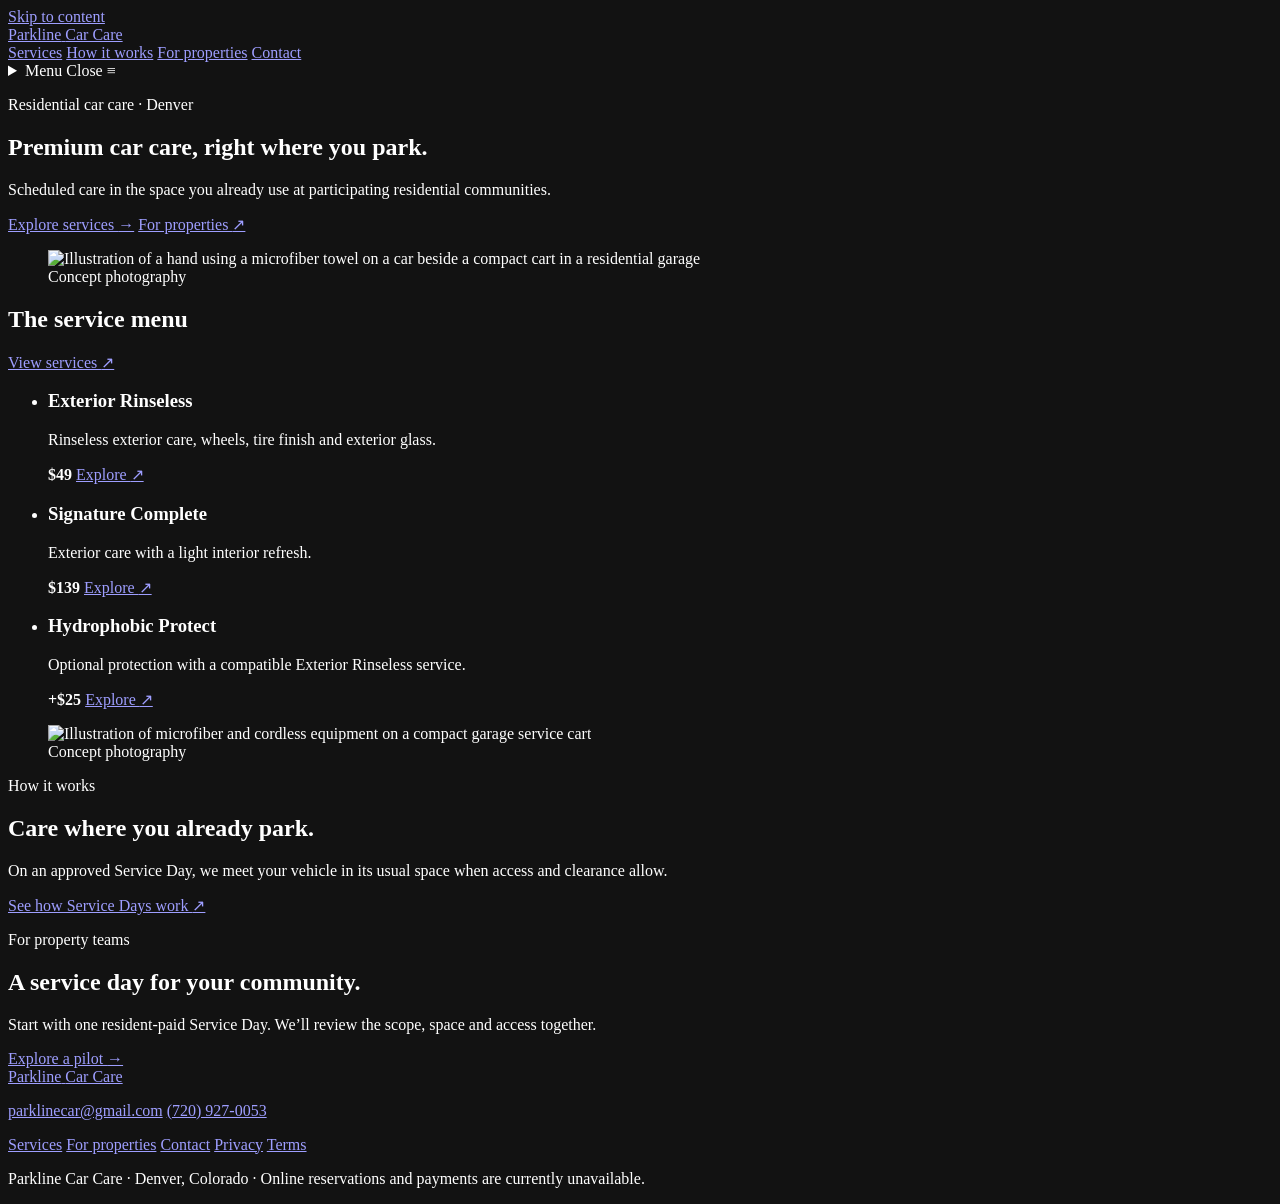
==== index.html @ d361144f "Add site files" ====
<!doctype html>
<html lang="en">
  <head>
    <meta charset="utf-8" />
    <meta name="viewport" content="width=device-width, initial-scale=1" />
    <meta name="color-scheme" content="dark" />
    <meta name="theme-color" content="#1a1a1a" />
    <meta name="robots" content="index, follow" />
    <meta
      name="description"
      content="Scheduled automotive care in the space residents already use at participating Denver communities."
    />
    <meta
      property="og:title"
      content="Premium car care, right where you park | Parkline Car Care"
    />
    <meta
      property="og:description"
      content="Scheduled automotive care in the space residents already use at participating Denver communities."
    />
    <meta property="og:type" content="website" />
    <title>Premium car care, right where you park | Parkline Car Care</title>
    <link rel="icon" type="image/png" href="assets/icon.png" />
    <link
      rel="preload"
      as="font"
      type="font/woff2"
      href="assets/instrument-serif.woff2"
      crossorigin
    />
    <link rel="stylesheet" href="assets/site.css" />
    <script src="assets/site.js" defer></script>
  </head>
  <body>
    <a class="skip" href="#main">Skip to content</a>
    <header class="site-header">
      <div class="container topline">
        <a class="wordmark" href="index.html">
          <span class="wordmark__name">Parkline</span>
          <span class="wordmark__type">Car Care</span>
        </a>
        <nav class="desktop-nav" aria-label="Main navigation">
          <a href="services/index.html">Services</a>
          <a href="how-it-works/index.html">How it works</a>
          <a href="properties/index.html">For properties</a>
          <a href="contact/index.html">Contact</a>
        </nav>
        <details class="mobile-menu">
          <summary>
            <span class="menu-open-label">Menu</span>
            <span class="menu-close-label">Close</span>
            <span class="menu-mark" aria-hidden="true">≡</span>
          </summary>
          <nav class="mobile-links" aria-label="Mobile navigation">
            <a href="services/index.html"
              >Services <span aria-hidden="true">↗</span></a
            >
            <a href="how-it-works/index.html"
              >How it works <span aria-hidden="true">↗</span></a
            >
            <a href="properties/index.html"
              >For properties <span aria-hidden="true">↗</span></a
            >
            <a href="contact/index.html"
              >Contact <span aria-hidden="true">↗</span></a
            >
          </nav>
        </details>
      </div>
    </header>
    <main id="main" tabindex="-1">
      <section class="container home-hero">
        <div class="hero-copy">
          <p class="eyebrow">Residential car care · Denver</p>
          <h1>
            <span>Premium car care,</span>
            <span>right where</span>
            <span>you park.</span>
          </h1>
          <p class="lede">
            Scheduled care in the space you already use at participating
            residential communities.
          </p>
          <div class="actions">
            <a class="button" href="services/index.html"
              >Explore services <span aria-hidden="true">→</span></a
            >
            <a class="inline-action" href="properties/index.html"
              >For properties <span aria-hidden="true">↗</span></a
            >
          </div>
        </div>
        <figure class="photo">
          <img
            src="assets/garage-care-1280.webp"
            srcset="
              assets/garage-care-640.webp   640w,
              assets/garage-care-1280.webp 1280w
            "
            sizes="(max-width: 688px) 95vw, (max-width: 1300px) 49vw, 640px"
            width="1280"
            height="853"
            fetchpriority="high"
            decoding="async"
            alt="Illustration of a hand using a microfiber towel on a car beside a compact cart in a residential garage"
          />
          <figcaption>Concept photography</figcaption>
        </figure>
      </section>
      <section class="container section--compact section--line">
        <div class="section-head">
          <div><h2>The service menu</h2></div>
          <a class="inline-action" href="services/index.html"
            >View services <span aria-hidden="true">↗</span></a
          >
        </div>
        <ul class="rows">
          <li class="service-row">
            <h3>Exterior Rinseless</h3>
            <p>
              Rinseless exterior care, wheels, tire finish and exterior glass.
            </p>
            <strong class="service-price">$49</strong>
            <a
              class="inline-action"
              href="services/exterior-rinseless/index.html"
              aria-label="Explore Exterior Rinseless"
              >Explore <span aria-hidden="true">↗</span></a
            >
          </li>
          <li class="service-row">
            <h3>Signature Complete</h3>
            <p>Exterior care with a light interior refresh.</p>
            <strong class="service-price">$139</strong>
            <a
              class="inline-action"
              href="services/signature-complete/index.html"
              aria-label="Explore Signature Complete"
              >Explore <span aria-hidden="true">↗</span></a
            >
          </li>
          <li class="service-row">
            <h3>Hydrophobic Protect</h3>
            <p>
              Optional protection with a compatible Exterior Rinseless service.
            </p>
            <strong class="service-price">+$25</strong>
            <a
              class="inline-action"
              href="services/hydrophobic-protect/index.html"
              aria-label="Explore Hydrophobic Protect"
              >Explore <span aria-hidden="true">↗</span></a
            >
          </li>
        </ul>
      </section>
      <section class="section section--deep">
        <div class="container feature">
          <figure class="photo">
            <img
              src="assets/care-cart-1280.webp"
              srcset="
                assets/care-cart-640.webp   640w,
                assets/care-cart-1280.webp 1280w
              "
              sizes="(max-width: 688px) 95vw, (max-width: 1300px) 49vw, 640px"
              width="1280"
              height="853"
              loading="lazy"
              decoding="async"
              alt="Illustration of microfiber and cordless equipment on a compact garage service cart"
            />
            <figcaption>Concept photography</figcaption>
          </figure>
          <div class="feature__copy">
            <p class="eyebrow">How it works</p>
            <h2>Care where you already park.</h2>
            <p class="lede">
              On an approved Service Day, we meet your vehicle in its usual
              space when access and clearance allow.
            </p>
            <a class="inline-action" href="how-it-works/index.html"
              >See how Service Days work <span aria-hidden="true">↗</span></a
            >
          </div>
        </div>
      </section>
      <section class="container section callout">
        <div>
          <p class="eyebrow">For property teams</p>
          <h2>A service day for your community.</h2>
        </div>
        <div class="callout__copy">
          <p class="lede">
            Start with one resident-paid Service Day. We’ll review the scope,
            space and access together.
          </p>
          <div class="actions">
            <a class="button" href="properties/index.html"
              >Explore a pilot <span aria-hidden="true">→</span></a
            >
          </div>
        </div>
      </section>
    </main>
    <footer class="site-footer">
      <div class="container footer-inner">
        <div>
          <a class="wordmark" href="index.html">
            <span class="wordmark__name">Parkline</span>
            <span class="wordmark__type">Car Care</span>
          </a>
          <p class="footer-contact">
            <a href="mailto:parklinecar@gmail.com">parklinecar@gmail.com</a>
            <a href="tel:+17209270053">(720) 927-0053</a>
          </p>
        </div>
        <nav class="footer-nav" aria-label="Footer navigation">
          <a href="services/index.html">Services</a>
          <a href="properties/index.html">For properties</a>
          <a href="contact/index.html">Contact</a>
          <a href="privacy/index.html">Privacy</a>
          <a href="terms/index.html">Terms</a>
        </nav>
        <p class="footer-note">
          Parkline Car Care · Denver, Colorado · Online reservations and
          payments are currently unavailable.
        </p>
      </div>
    </footer>
  </body>
</html>
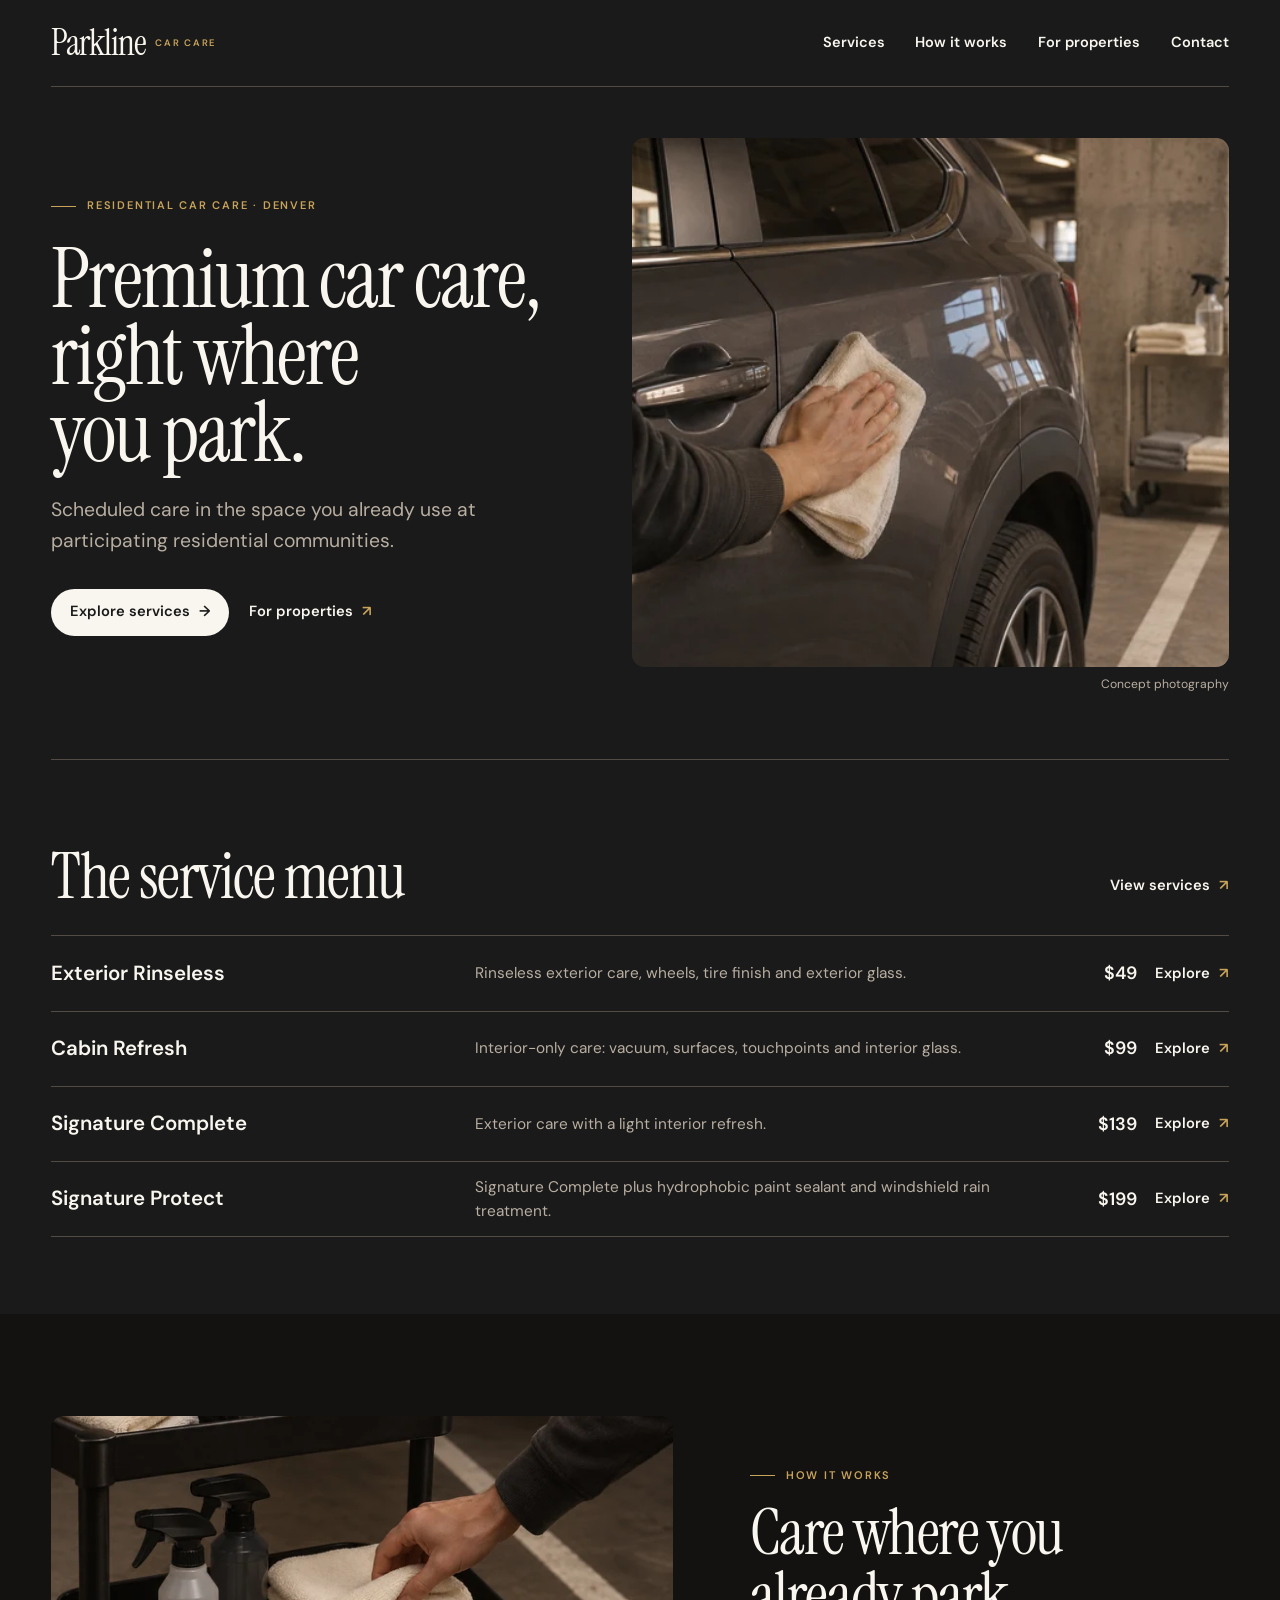
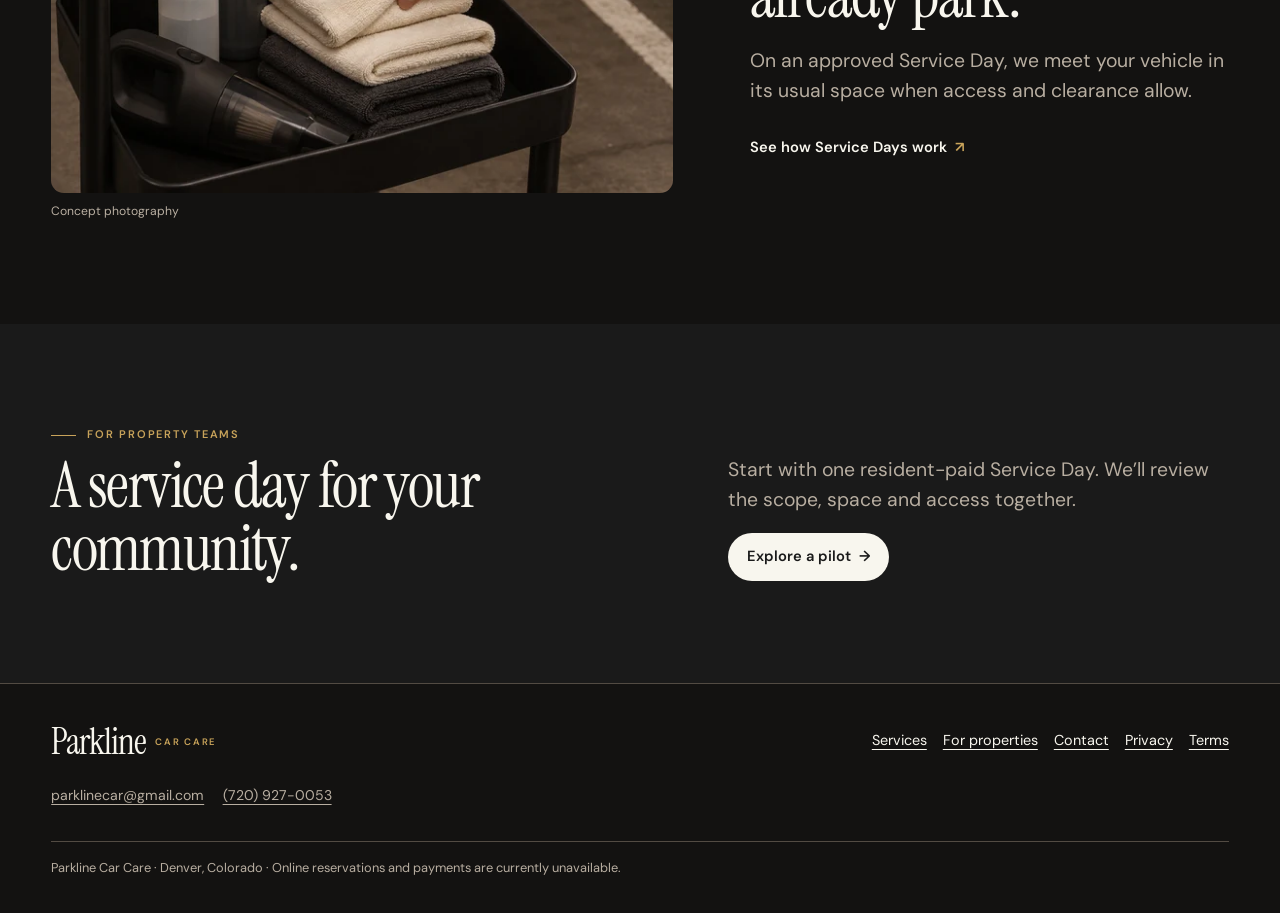
==== commit 6028fc83: "Update menu: new pricing lineup" ====
--- a/index.html
+++ b/index.html
@@ -129,6 +129,17 @@
             >
           </li>
           <li class="service-row">
+            <h3>Cabin Refresh</h3>
+            <p>Interior-only care: vacuum, surfaces, touchpoints and interior glass.</p>
+            <strong class="service-price">$99</strong>
+            <a
+              class="inline-action"
+              href="services/cabin-refresh/index.html"
+              aria-label="Explore Cabin Refresh"
+              >Explore <span aria-hidden="true">↗</span></a
+            >
+          </li>
+          <li class="service-row">
             <h3>Signature Complete</h3>
             <p>Exterior care with a light interior refresh.</p>
             <strong class="service-price">$139</strong>
@@ -140,15 +151,13 @@
             >
           </li>
           <li class="service-row">
-            <h3>Hydrophobic Protect</h3>
-            <p>
-              Optional protection with a compatible Exterior Rinseless service.
-            </p>
-            <strong class="service-price">+$25</strong>
-            <a
-              class="inline-action"
-              href="services/hydrophobic-protect/index.html"
-              aria-label="Explore Hydrophobic Protect"
+            <h3>Signature Protect</h3>
+            <p>Signature Complete plus hydrophobic paint sealant and windshield rain treatment.</p>
+            <strong class="service-price">$199</strong>
+            <a
+              class="inline-action"
+              href="services/signature-protect/index.html"
+              aria-label="Explore Signature Protect"
               >Explore <span aria-hidden="true">↗</span></a
             >
           </li>
--- a/assets/site.css
+++ b/assets/site.css
@@ -0,0 +1,842 @@
+@font-face {
+  font-family: "Instrument Serif";
+  src: url("instrument-serif.woff2") format("woff2");
+  font-weight: 400;
+  font-style: normal;
+  font-display: swap;
+}
+@font-face {
+  font-family: "DM Sans";
+  src: url("dm-sans.woff2") format("woff2");
+  font-weight: 400;
+  font-style: normal;
+  font-display: swap;
+}
+@font-face {
+  font-family: "DM Sans";
+  src: url("dm-sans-semibold.woff2") format("woff2");
+  font-weight: 600;
+  font-style: normal;
+  font-display: swap;
+}
+
+:root {
+  color-scheme: dark;
+  --graphite: #1a1a1a;
+  --deep: #131211;
+  --lift: #2b2926;
+  --ivory: #f8f6ee;
+  --gold: #c8a35a;
+  --taupe: #8a7f72;
+  --muted: #b8aea1;
+  --line: #524b43;
+  --serif: "Instrument Serif", Georgia, serif;
+  --sans: "DM Sans", sans-serif;
+  --gutter: clamp(1.25rem, 4vw, 3.75rem);
+  --shell: 81rem;
+  --section: clamp(4.5rem, 8vw, 8rem);
+}
+
+*,
+*::before,
+*::after {
+  box-sizing: border-box;
+}
+html {
+  background: var(--graphite);
+  scroll-padding-top: 1.5rem;
+}
+body {
+  margin: 0;
+  color: var(--ivory);
+  font: 1rem/1.6 var(--sans);
+  -webkit-font-smoothing: antialiased;
+}
+a {
+  color: inherit;
+  text-underline-offset: 0.28em;
+}
+a:hover {
+  text-decoration-color: var(--gold);
+}
+:focus-visible {
+  outline: 2px solid var(--gold);
+  outline-offset: 5px;
+}
+button,
+a,
+summary {
+  -webkit-tap-highlight-color: transparent;
+}
+figure,
+h1,
+h2,
+h3,
+p,
+ul,
+dl,
+dd {
+  margin: 0;
+}
+p {
+  max-width: 65ch;
+}
+h1,
+h2,
+h3 {
+  font-weight: 400;
+}
+h1,
+h2 {
+  font-family: var(--serif);
+  letter-spacing: -0.025em;
+}
+h1 {
+  font-size: clamp(3.4rem, 7vw, 7.55rem);
+  line-height: 0.91;
+}
+h2 {
+  font-size: clamp(2.6rem, 5vw, 5.3rem);
+  line-height: 0.98;
+}
+h3 {
+  line-height: 1.32;
+}
+img {
+  display: block;
+  width: 100%;
+  height: auto;
+}
+ul {
+  padding-inline-start: 1.2rem;
+}
+section[id] {
+  scroll-margin-top: 1.5rem;
+}
+
+.container {
+  width: min(calc(100% - 2 * var(--gutter)), var(--shell));
+  margin-inline: auto;
+}
+.skip {
+  position: fixed;
+  inset: 1rem auto auto var(--gutter);
+  z-index: 10;
+  transform: translateY(-200%);
+  background: var(--ivory);
+  color: var(--graphite);
+  padding: 0.65rem 1rem;
+  border-radius: 0.5rem;
+}
+.skip:focus {
+  transform: none;
+}
+.topline {
+  display: flex;
+  align-items: center;
+  justify-content: space-between;
+  gap: 1rem;
+  min-height: 5.45rem;
+  border-bottom: 1px solid var(--line);
+}
+.wordmark {
+  display: inline-flex;
+  align-items: center;
+  gap: 0.62rem;
+  min-height: 3rem;
+  width: max-content;
+  text-decoration: none;
+}
+.wordmark__name {
+  font: 2.25rem/0.9 var(--serif);
+  letter-spacing: -0.03em;
+}
+.wordmark__type {
+  color: var(--gold);
+  font-size: 0.59rem;
+  letter-spacing: 0.18em;
+  font-weight: 600;
+  text-transform: uppercase;
+  white-space: nowrap;
+}
+.desktop-nav {
+  display: flex;
+  align-items: center;
+  gap: clamp(0.9rem, 2.4vw, 2rem);
+  font-size: 0.91rem;
+  font-weight: 600;
+}
+.desktop-nav a {
+  min-height: 2.75rem;
+  display: inline-flex;
+  align-items: center;
+  text-decoration: none;
+  white-space: nowrap;
+}
+.desktop-nav a:hover,
+.desktop-nav a[aria-current="page"] {
+  text-decoration: underline;
+  text-decoration-color: var(--gold);
+}
+.mobile-menu {
+  display: none;
+}
+.mobile-menu summary {
+  min-height: 2.75rem;
+  list-style: none;
+  cursor: pointer;
+  align-items: center;
+  gap: 0.67rem;
+  font-size: 0.88rem;
+  font-weight: 600;
+}
+.mobile-menu summary::-webkit-details-marker {
+  display: none;
+}
+.menu-mark {
+  display: inline-block;
+  color: var(--gold);
+  font-size: 1.03rem;
+}
+.menu-close-label,
+.mobile-menu[open] .menu-open-label {
+  display: none;
+}
+.mobile-menu[open] .menu-close-label {
+  display: inline;
+}
+.mobile-links {
+  background: var(--deep);
+  border-block: 1px solid var(--line);
+  padding: 1.2rem var(--gutter) 1.55rem;
+}
+.mobile-links a {
+  display: flex;
+  align-items: center;
+  justify-content: space-between;
+  gap: 0.8rem;
+  min-height: 3.65rem;
+  border-bottom: 1px solid var(--line);
+  text-decoration: none;
+  font-size: 1.28rem;
+}
+.mobile-links a[aria-current="page"] {
+  color: var(--gold);
+}
+.mobile-links span {
+  color: var(--gold);
+  font-size: 0.9rem;
+}
+
+.eyebrow {
+  display: flex;
+  gap: 0.7rem;
+  align-items: center;
+  color: var(--gold);
+  font-size: 0.69rem;
+  font-weight: 600;
+  letter-spacing: 0.16em;
+  text-transform: uppercase;
+}
+.eyebrow::before {
+  content: "";
+  width: 1.55rem;
+  flex: 0 0 1.55rem;
+  height: 1px;
+  background: currentColor;
+}
+.lede {
+  color: var(--muted);
+  font-size: clamp(1.02rem, 1.6vw, 1.21rem);
+  line-height: 1.58;
+}
+.muted {
+  color: var(--muted);
+}
+.actions {
+  display: flex;
+  flex-wrap: wrap;
+  align-items: center;
+  gap: 0.45rem 1.3rem;
+}
+.button,
+.inline-action {
+  display: inline-flex;
+  align-items: center;
+  justify-content: center;
+  gap: 0.52rem;
+  width: max-content;
+  max-width: 100%;
+  min-height: 2.9rem;
+  font-size: 0.92rem;
+  font-weight: 600;
+  text-decoration: none;
+}
+.button {
+  padding: 0.68rem 1.13rem;
+  color: var(--graphite);
+  background: var(--ivory);
+  border: 1px solid transparent;
+  border-radius: 9rem;
+  transition:
+    background-color 0.16s,
+    color 0.16s,
+    border-color 0.16s;
+}
+.button:hover {
+  background: var(--gold);
+}
+.button--outline {
+  background: transparent;
+  border-color: var(--taupe);
+  color: var(--ivory);
+}
+.button--outline:hover {
+  background: var(--lift);
+  border-color: var(--gold);
+}
+.inline-action {
+  padding-block: 0.45rem;
+  text-decoration-color: var(--gold);
+}
+.inline-action span {
+  color: var(--gold);
+  transition: transform 0.16s;
+}
+.inline-action:hover {
+  text-decoration: underline;
+}
+.inline-action:hover span,
+.inline-action:focus-visible span {
+  transform: translateX(0.18rem);
+}
+.button span,
+.inline-action span {
+  white-space: nowrap;
+}
+
+.home-hero {
+  display: grid;
+  grid-template-columns: minmax(0, 0.94fr) minmax(0, 1.06fr);
+  align-items: center;
+  gap: clamp(1.75rem, 4vw, 4.6rem);
+  padding-block: clamp(2rem, 4vw, 4.5rem) clamp(2.7rem, 5vw, 5rem);
+}
+.hero-copy {
+  display: grid;
+  gap: 1.55rem;
+  align-content: center;
+  padding-block: 0.65rem;
+}
+.hero-copy h1 {
+  font-size: clamp(3.45rem, 6.6vw, 7.25rem);
+}
+.hero-copy h1 span {
+  display: block;
+}
+.hero-copy .lede {
+  max-width: 33ch;
+}
+.hero-copy .actions {
+  margin-top: 0.45rem;
+}
+.photo {
+  min-width: 0;
+  overflow: visible;
+}
+.photo img {
+  aspect-ratio: 1.13;
+  object-fit: cover;
+  object-position: 57% center;
+  background: var(--lift);
+  border-radius: 0.8rem;
+}
+.photo figcaption {
+  padding-top: 0.55rem;
+  font-size: 0.76rem;
+  color: var(--muted);
+}
+.home-hero .photo figcaption {
+  text-align: right;
+}
+.section {
+  padding-block: var(--section);
+}
+.section--compact {
+  padding-block: clamp(2.9rem, 6vw, 5.6rem);
+}
+.section--line {
+  border-top: 1px solid var(--line);
+}
+.section--deep {
+  background: var(--deep);
+}
+.section-head {
+  display: flex;
+  align-items: end;
+  justify-content: space-between;
+  gap: 0.8rem 2rem;
+  margin-bottom: 1.65rem;
+}
+.section-head h2 {
+  margin-top: 0.6rem;
+}
+.section-head p {
+  max-width: 39ch;
+}
+.rows {
+  list-style: none;
+  padding: 0;
+  border-top: 1px solid var(--line);
+}
+.service-row {
+  display: grid;
+  grid-template-columns: minmax(0, 1fr) minmax(0, 1.45fr) minmax(
+      3.45rem,
+      auto
+    ) auto;
+  align-items: center;
+  gap: 0.5rem 1.15rem;
+  min-height: 4.7rem;
+  padding: 0.73rem 0;
+  border-bottom: 1px solid var(--line);
+}
+.service-row h3 {
+  font: 600 clamp(1.02rem, 1.6vw, 1.28rem)/1.35 var(--sans);
+}
+.service-row p {
+  font-size: 0.96rem;
+  color: var(--muted);
+}
+.service-price {
+  font-size: 1.12rem;
+  font-variant-numeric: tabular-nums;
+  white-space: nowrap;
+  text-align: right;
+}
+.service-row .inline-action {
+  white-space: nowrap;
+}
+.feature {
+  display: grid;
+  grid-template-columns: minmax(0, 1.13fr) minmax(0, 0.87fr);
+  gap: clamp(1.65rem, 6vw, 6.75rem);
+  align-items: center;
+}
+.feature .photo img {
+  aspect-ratio: 1.65;
+  object-position: center;
+}
+.feature__copy {
+  display: grid;
+  gap: 1.12rem;
+}
+.feature__copy h2 {
+  max-width: 14ch;
+}
+.feature__copy p {
+  max-width: 42ch;
+}
+.callout {
+  display: grid;
+  grid-template-columns: minmax(0, 1.1fr) minmax(0, 0.9fr);
+  gap: 1.75rem 4rem;
+  align-items: end;
+}
+.callout .eyebrow {
+  margin-bottom: 0.7rem;
+}
+.callout__copy {
+  display: grid;
+  gap: 0.7rem;
+}
+.callout__copy .actions {
+  margin-top: 0.4rem;
+}
+.page-head {
+  padding-block: clamp(3rem, 7vw, 7.2rem) clamp(2.75rem, 5.5vw, 5.6rem);
+  display: grid;
+  gap: 1.45rem;
+}
+.page-head h1 {
+  max-width: 14ch;
+  font-size: clamp(3.4rem, 6.8vw, 7rem);
+}
+.page-head p {
+  max-width: 48ch;
+}
+.page-head .actions {
+  margin-top: 0.25rem;
+}
+.page-head--narrow {
+  max-width: 59rem;
+}
+.page-head--narrow h1 {
+  max-width: 17ch;
+}
+.pilot-hero {
+  display: grid;
+  grid-template-columns: minmax(0, 1.23fr) minmax(0, 0.77fr);
+  gap: 1.75rem clamp(2rem, 7vw, 7rem);
+  align-items: center;
+}
+.pilot-hero .page-head {
+  padding-block: 0;
+}
+.pilot-hero .page-head h1 {
+  max-width: 13ch;
+}
+.pilot-offer {
+  border-inline-start: 1px solid var(--taupe);
+  padding-inline-start: clamp(1.4rem, 3vw, 2.8rem);
+}
+.pilot-offer__amount {
+  color: var(--gold);
+  font-size: clamp(4.4rem, 9vw, 8.6rem);
+  line-height: 0.85;
+  font-variant-numeric: tabular-nums;
+}
+.pilot-offer h2 {
+  margin-top: 0.82rem;
+  font: 600 1.05rem/1.3 var(--sans);
+  letter-spacing: 0;
+}
+.pilot-offer p {
+  margin-top: 0.4rem;
+  color: var(--muted);
+}
+.pilot-access {
+  border-top: 1px solid var(--line);
+  margin-top: 1.4rem;
+  padding-top: 1rem;
+}
+.pilot-access h3 {
+  font-size: 1rem;
+  font-weight: 600;
+}
+.pilot-access p {
+  font-size: 0.9rem;
+}
+.steps {
+  display: grid;
+  grid-template-columns: repeat(3, minmax(0, 1fr));
+  gap: 1rem 2.25rem;
+  list-style: none;
+  padding: 0;
+}
+.steps li {
+  border-top: 1px solid var(--line);
+  padding-top: 1.15rem;
+}
+.steps h3,
+.facts h3 {
+  font-size: 1.13rem;
+  font-weight: 600;
+}
+.steps p,
+.facts p {
+  margin-top: 0.45rem;
+  color: var(--muted);
+}
+.facts {
+  display: grid;
+  grid-template-columns: 1fr 1fr;
+  gap: 1.5rem 3rem;
+}
+.facts article {
+  border-top: 1px solid var(--line);
+  padding-top: 1.1rem;
+}
+.columns {
+  display: grid;
+  grid-template-columns: minmax(0, 1fr) minmax(0, 1fr);
+  gap: 1.8rem 4rem;
+}
+.columns h2 {
+  font-size: clamp(2.35rem, 4vw, 3.8rem);
+}
+.columns p,
+.columns ul {
+  margin-top: 0.85rem;
+  color: var(--muted);
+}
+.columns li + li,
+.scope-list li + li {
+  margin-top: 0.45rem;
+}
+.notice {
+  display: grid;
+  gap: 0.35rem;
+  padding: 1rem 1.2rem;
+  background: var(--lift);
+  border-radius: 0.7rem;
+}
+.notice strong {
+  font-weight: 600;
+}
+.notice p {
+  color: var(--muted);
+  font-size: 0.94rem;
+}
+.catalog-note {
+  margin-top: 1.2rem;
+}
+.service-detail {
+  display: grid;
+  grid-template-columns: minmax(0, 1fr) auto;
+  align-items: end;
+  gap: 1.5rem;
+}
+.detail-price {
+  font-size: clamp(2.55rem, 5vw, 4.5rem);
+  font-variant-numeric: tabular-nums;
+  white-space: nowrap;
+  line-height: 1;
+}
+.contact-grid {
+  display: grid;
+  grid-template-columns: 1fr 1fr;
+  gap: 1.25rem 3.25rem;
+}
+.contact-grid article {
+  border-block-start: 1px solid var(--line);
+  padding-top: 1rem;
+}
+.contact-grid h2 {
+  font: 600 1.03rem/1.3 var(--sans);
+  letter-spacing: 0;
+}
+.contact-grid p {
+  margin-top: 0.35rem;
+}
+.contact-grid .inline-action {
+  overflow-wrap: anywhere;
+  justify-content: flex-start;
+}
+.article {
+  max-width: 45rem;
+}
+.article .page-head {
+  padding-bottom: 2rem;
+}
+.article section + section {
+  margin-top: 2.3rem;
+}
+.article section h2 {
+  font-size: clamp(1.85rem, 4vw, 2.65rem);
+  margin-bottom: 0.65rem;
+}
+.article section p + p {
+  margin-top: 0.75rem;
+}
+.article section p {
+  color: var(--muted);
+}
+.article section:last-child {
+  padding-bottom: var(--section);
+}
+.site-footer {
+  background: var(--deep);
+  border-top: 1px solid var(--line);
+  padding-block: 2.15rem;
+}
+.footer-inner {
+  display: grid;
+  grid-template-columns: 1fr 1fr;
+  gap: 1.5rem 2.5rem;
+  align-items: start;
+}
+.footer-nav {
+  display: flex;
+  flex-wrap: wrap;
+  justify-content: flex-end;
+  gap: 0.15rem 1rem;
+  font-size: 0.9rem;
+}
+.footer-nav a {
+  display: inline-flex;
+  align-items: center;
+  min-height: 2.75rem;
+}
+.footer-contact {
+  display: flex;
+  flex-wrap: wrap;
+  gap: 0.3rem 1.15rem;
+  margin-top: 0.4rem;
+  color: var(--muted);
+  font-size: 0.88rem;
+}
+.footer-contact a {
+  display: inline-flex;
+  align-items: center;
+  min-height: 2.75rem;
+}
+.footer-note {
+  grid-column: 1/-1;
+  border-top: 1px solid var(--line);
+  padding-top: 1rem;
+  color: var(--muted);
+  font-size: 0.8rem;
+  max-width: none;
+}
+
+@media (max-width: 58rem) {
+  .mobile-menu {
+    display: block;
+    position: relative;
+  }
+  .mobile-menu summary {
+    display: flex;
+  }
+  .mobile-links {
+    position: absolute;
+    right: calc(-1 * var(--gutter));
+    width: 100vw;
+    z-index: 3;
+    top: calc(100% + 0.39rem);
+    box-shadow: 0 0.8rem 1.1rem #13121188;
+  }
+  .desktop-nav {
+    display: none;
+  }
+  .topline {
+    min-height: 4.55rem;
+  }
+  .home-hero {
+    gap: 1.6rem;
+  }
+  .home-hero h1 {
+    font-size: clamp(3.3rem, 7.6vw, 5.5rem);
+  }
+}
+@media (max-width: 43rem) {
+  .home-hero,
+  .feature,
+  .callout,
+  .pilot-hero,
+  .columns,
+  .contact-grid,
+  .footer-inner {
+    grid-template-columns: 1fr;
+  }
+  .home-hero {
+    padding-top: 2.25rem;
+    padding-bottom: 2rem;
+    gap: 1rem;
+  }
+  .home-hero h1 {
+    font-size: clamp(3.35rem, 11.4vw, 5.4rem);
+  }
+  .hero-copy {
+    gap: 1.1rem;
+    padding: 0;
+  }
+  .hero-copy .actions {
+    margin-top: 0.05rem;
+  }
+  .home-hero .photo {
+    margin-inline-end: calc(-1 * var(--gutter));
+  }
+  .home-hero .photo img {
+    border-radius: 0.65rem 0 0 0.65rem;
+    aspect-ratio: 1.58;
+    object-position: 50% 52%;
+  }
+  .home-hero .photo figcaption {
+    text-align: left;
+  }
+  .section-head {
+    align-items: start;
+    flex-direction: column;
+    gap: 0.5rem;
+    margin-bottom: 1.15rem;
+  }
+  .section-head .inline-action {
+    min-height: 2.75rem;
+  }
+  .service-row {
+    grid-template-columns: minmax(0, 1fr) auto;
+    gap: 0.15rem 0.65rem;
+    padding: 0.75rem 0;
+  }
+  .service-row h3 {
+    grid-area: 1/1;
+  }
+  .service-row p {
+    grid-area: 2/1;
+    font-size: 0.88rem;
+  }
+  .service-price {
+    grid-area: 1/2;
+  }
+  .service-row .inline-action {
+    grid-area: 2/2;
+    font-size: 0.83rem;
+    justify-self: end;
+  }
+  .feature {
+    gap: 1.5rem;
+  }
+  .feature .photo img {
+    aspect-ratio: 1.72;
+  }
+  .pilot-offer {
+    padding: 1.25rem 0 0;
+    border-inline-start: none;
+    border-top: 1px solid var(--line);
+  }
+  .pilot-offer__main {
+    display: grid;
+    grid-template-columns: auto 1fr;
+    align-items: center;
+    gap: 1rem;
+  }
+  .pilot-offer__main h2 {
+    margin-top: 0;
+  }
+  .pilot-offer p {
+    font-size: 0.95rem;
+  }
+  .steps,
+  .facts {
+    grid-template-columns: 1fr;
+  }
+  .footer-nav {
+    justify-content: flex-start;
+  }
+  .service-detail {
+    grid-template-columns: 1fr;
+    align-items: start;
+    gap: 0;
+  }
+}
+@media (max-width: 23rem) {
+  .wordmark__name {
+    font-size: 2rem;
+  }
+  .wordmark {
+    gap: 0.42rem;
+  }
+  .wordmark__type {
+    font-size: 0.53rem;
+  }
+  .actions {
+    column-gap: 0.7rem;
+  }
+  .button,
+  .inline-action {
+    font-size: 0.86rem;
+  }
+  .button {
+    padding-inline: 0.88rem;
+  }
+}
+@media (prefers-reduced-motion: reduce) {
+  *,
+  *::before,
+  *::after {
+    animation: none !important;
+    transition: none !important;
+    scroll-behavior: auto !important;
+  }
+}
